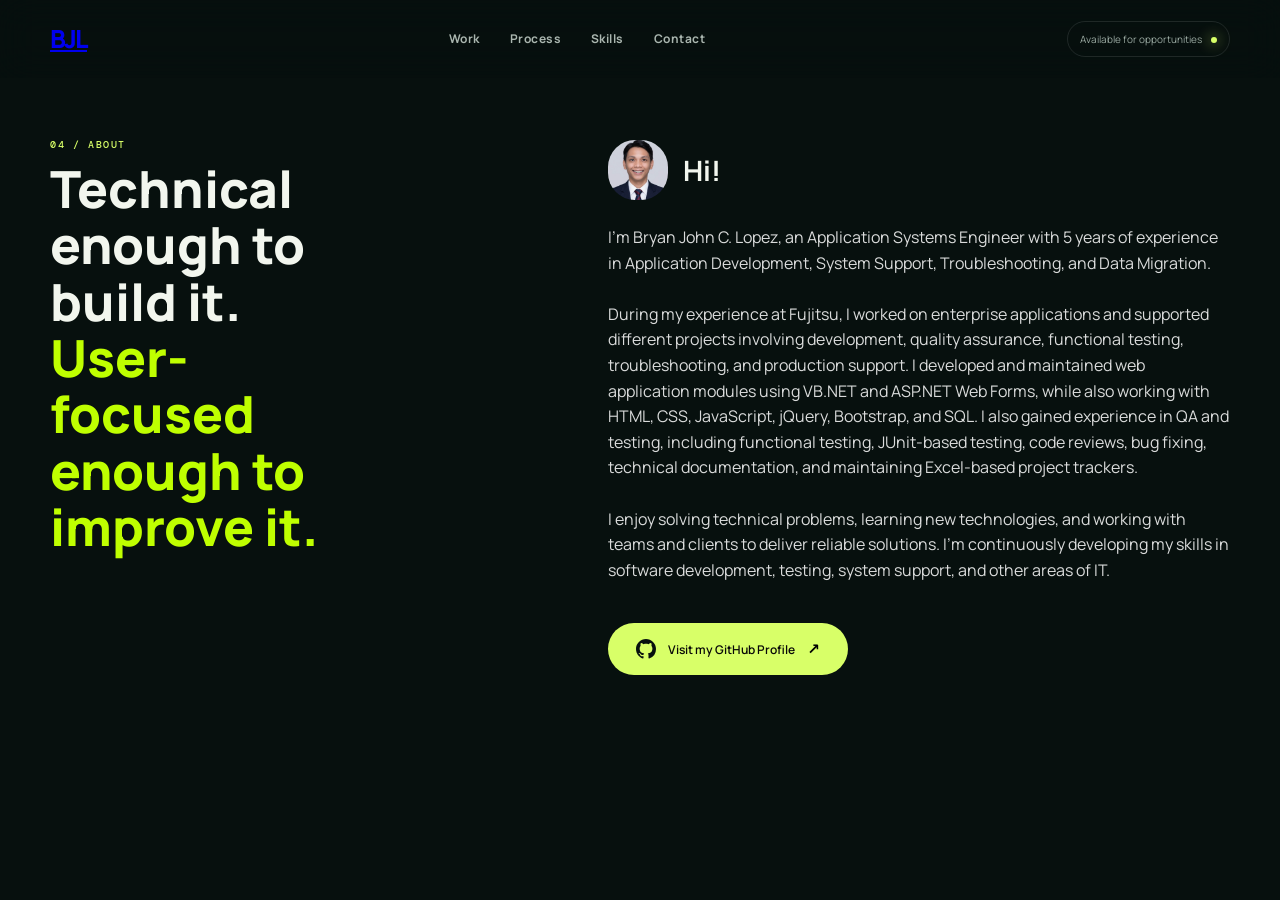
==== about.html @ e5b0832d "first commit" ====
<!DOCTYPE html>
<html lang="en">
  <head>
    <meta charset="UTF-8" />
    <meta name="viewport" content="width=device-width, initial-scale=1.0" />
    <title>About — Bryan John Lopez</title>
    <link rel="preconnect" href="https://fonts.googleapis.com" />
    <link rel="preconnect" href="https://fonts.gstatic.com" crossorigin {1.4.1} />
    <link
      href="https://fonts.googleapis.com/css2?family=DM+Mono:wght@400;500&family=Manrope:wght@400;500;600;700;800&display=swap"
      rel="stylesheet"
    />
    <link rel="stylesheet" href="style.css" />
  </head>
  <body>
    <!-- FIXED HEADER WITH CORRECT ROUTING LINKS -->
    <header class="header">
      <a class="logo magnetic" href="index.html">BJL</a>
      <nav class="nav" id="nav">
        <a href="work.html">Work</a>
        <a href="process.html">Process</a>
        <a href="skills.html" class="text-link">Skills</a>
        <a href="index.html#contact">Contact</a>
      </nav>
      <a class="header-cta" href="index.html#contact">Available for opportunities <i></i></a>
      <button class="menu" aria-label="Toggle menu">
        <span></span><span></span>
      </button>
    </header>
    
    <!-- SYSTEM FIX: OVERRIDING RESTRICTIVE CSS RULES TO ALLOW SCROLLING -->
    <main style="min-height: 100vh !important; height: auto !important; overflow-y: auto !important; padding-top: 140px; padding-bottom: 80px; display: block; position: relative;">
      <section class="container" style="height: auto !important; overflow: visible !important;">
        
        <!-- Standard Row Flexible Layout Grid -->
        <div style="display: flex; flex-direction: row; flex-wrap: wrap; gap: 40px; align-items: flex-start; justify-content: space-between; height: auto !important; overflow: visible !important;">
          
          <!-- LEFT HEADLINE COLUMN -->
          <div style="flex: 1; min-width: 300px; height: auto !important;">
            <span class="eyebrow" style="display: block; margin-bottom: 10px;">04 / ABOUT</span>
            <h2 style="font-size: clamp(2rem, 4vw, 3.5rem); line-height: 1.1; font-weight: 800; font-family: 'Manrope', sans-serif;">
              Technical <br>enough to <br>build it.<br />
              <em style="font-style: normal; color: #bfff00;">User-<br>focused <br>enough to <br>improve it.</em>
            </h2>
          </div>

          <!-- RIGHT DESCRIPTION AND GITHUB MODULE COLUMN -->
          <div style="flex: 1.2; min-width: 320px; height: auto !important; overflow: visible !important;">
            
            <!-- Profile Greeting Header Row -->
            <p style="display: flex; align-items: center; gap: 15px; margin-bottom: 25px;">
              <img
                src="ProperPic.jpeg"
                alt="Bryan"
                style="
                  width: 60px !important;
                  height: 60px !important;
                  border-radius: 45% !important;
                  object-fit: cover !important;
                  flex-shrink: 0 !important;
                  display: block !important;
                  min-width: 60px !important;
                  min-height: 60px !important;
                  max-width: none !important;
                  max-height: none !important;
                "
              />
              <strong style="font-size: 28px; font-family: 'Manrope', sans-serif;">Hi!</strong>
            </p>

            <!-- Standard Main Context Description Paragraphs -->
            <div style="font-size: 16px; line-height: 1.6; color: rgba(255, 255, 255, 0.85); font-family: 'Manrope', sans-serif;">
              <p>
                I’m Bryan John C. Lopez, an Application Systems Engineer with 5
                years of experience in Application Development, System Support,
                Troubleshooting, and Data Migration.
              </p>
              <br />
              <p>
                During my experience at Fujitsu, I worked on enterprise applications
                and supported different projects involving development, quality
                assurance, functional testing, troubleshooting, and production
                support. I developed and maintained web application modules using
                VB.NET and ASP.NET Web Forms, while also working with HTML, CSS,
                JavaScript, jQuery, Bootstrap, and SQL. I also gained experience in
                QA and testing, including functional testing, JUnit-based testing,
                code reviews, bug fixing, technical documentation, and maintaining
                Excel-based project trackers.
              </p>
              <br />
              <p>
                I enjoy solving technical problems, learning new technologies, and
                working with teams and clients to deliver reliable solutions. I’m
                continuously developing my skills in software development, testing,
                system support, and other areas of IT.
              </p>
            </div>

            <!-- THE RE-ROUTE TO GITHUB BUTTON-->
            <div style="margin-top: 40px; display: block; position: relative; z-index: 999; overflow: visible !important;">
              <a href="https://github.com/Bryan133123/ciiccb82026_lopez" target="_blank" rel="noopener noreferrer" class="btn primary magnetic" style="display: inline-flex; align-items: center; gap: 12px; text-decoration: none; padding: 14px 28px;">
                <!-- GitHub Icon -->
                <svg height="20" width="20" viewBox="0 0 16 16" fill="currentColor" style="display: inline-block; vertical-align: middle;">
                  <path d="M8 0C3.58 0 0 3.58 0 8c0 3.54 2.29 6.53 5.47 7.59.4.07.55-.17.55-.38 0-.19-.01-.82-.01-1.49-2.01.37-2.53-.49-2.69-.94-.09-.23-.48-.94-.82-1.13-.28-.15-.68-.52-.01-.53.63-.01 1.08.58 1.23.82.72 1.21 1.87.87 2.33.66.07-.52.28-.87.51-1.07-1.78-.2-3.64-.89-3.64-3.95 0-.87.31-1.59.82-2.15-.08-.2-.36-1.02.08-2.12 0 0 .67-.21 2.2.82.64-.18 1.32-.27 2-.27.68 0 1.36.09 2 .27 1.53-1.04 2.2-.82 2.2-.82.44 1.1.16 1.92.08 2.12.51.56.82 1.27.82 2.15 0 3.07-1.87 3.75-3.65 3.95.29.25.54.73.54 1.48 0 1.07-.01 1.93-.01 2.2 0 .21.15.46.55.38A8.013 8.013 0 0016 8c0-4.42-3.58-8-8-8z"></path>
                </svg>
                <span style="font-family: 'Manrope', sans-serif; font-weight: 600; color: #080808;">Visit my GitHub Profile</span> <b style="color: #000000;">↗</b>
              </a>
            </div>

          </div>

        </div>
      </section>
    </main>

    <!-- AUTOMATIC PIPELINE TO LOAD MOUSE CURSORS AND INTERACTIVE GLOWS -->
    <script src="script.js"></script>
  </body>
</html>
---- style.css ----
:root {
    --bg: #07100e;
    --surface: #0d1815;
    --surface2: #12201c;
    --line: rgba(238, 247, 239, .11);
    --text: #f2f6ee;
    --muted: #9aa9a1;
    --green: #d8ff68;
    --green2: #8ce3c8;
    --max: 1180px
}

* {
    box-sizing: border-box;
    margin: 0;
    padding: 0
}

html {
    scroll-behavior: smooth
}

body {
    background: var(--bg);
    color: var(--text);
    font-family: Manrope, system-ui, sans-serif;
    overflow-x: hidden;
    line-height: 1.6
}

.noise {
    position: fixed;
    inset: 0;
    pointer-events: none;
    opacity: .035;
    z-index: 99;
    background-image: url("data:image/svg+xml,%3Csvg viewBox='0 0 180 180' xmlns='http://www.w3.org/2000/svg'%3E%3Cfilter id='n'%3E%3CfeTurbulence type='fractalNoise' baseFrequency='.9' numOctaves='3' stitchTiles='stitch'/%3E%3C/filter%3E%3Crect width='100%25' height='100%25' filter='url(%23n)' opacity='.55'/%3E%3C/svg%3E")
}

.container {
    width: min(var(--max), calc(100% - 48px));
    margin: auto
}

.header {
    position: fixed;
    z-index: 50;
    top: 0;
    left: 0;
    right: 0;
    height: 78px;
    display: flex;
    align-items: center;
    justify-content: space-between;
    padding: 0 max(24px, calc((100vw - var(--max))/2));
    background: rgba(7, 16, 14, .68);
    border-bottom: 1px solid transparent;
    backdrop-filter: blur(18px);
    transition: .3s
}

.header.scrolled {
    border-color: var(--line);
    height: 68px
}

.logo {
    font-size: 25px;
    font-weight: 800;
    letter-spacing: -2px
}

.logo span,
.section-title em,
.process h2 em,
.skills h2 em,
.about h2 em,
.contact h2 em {
    color: var(--green);
    font-style: normal
}

.nav {
    display: flex;
    gap: 30px
}

.nav a {
    color: #aab6af;
    text-decoration: none;
    font-size: 12px;
    font-weight: 700;
    letter-spacing: .04em;
    transition: .25s
}

.nav a:hover {
    color: var(--green)
}

.header-cta {
    font-size: 10px;
    color: var(--muted);
    text-decoration: none;
    border: 1px solid var(--line);
    padding: 9px 12px;
    border-radius: 100px
}

.header-cta i,
.pulse {
    display: inline-block;
    width: 6px;
    height: 6px;
    background: var(--green);
    border-radius: 50%;
    margin-left: 7px;
    box-shadow: 0 0 14px var(--green);
    animation: blink 1.8s infinite
}

.menu {
    display: none;
    background: none;
    border: 0;
    width: 38px
}

.menu span {
    display: block;
    height: 1px;
    background: #fff;
    margin: 6px
}

.hero {
    min-height: 100vh;
    position: relative;
    display: flex;
    align-items: center;
    padding: 150px 0 90px;
    overflow: hidden
}

.hero-grid-bg {
    position: absolute;
    inset: 0;
    background-image: linear-gradient(rgba(255, 255, 255, .035) 1px, transparent 1px), linear-gradient(90deg, rgba(255, 255, 255, .035) 1px, transparent 1px);
    background-size: 70px 70px;
    mask-image: linear-gradient(to bottom, #000, transparent 88%)
}

.orb {
    position: absolute;
    border-radius: 50%;
    filter: blur(1px);
    pointer-events: none
}

.orb-a {
    width: 560px;
    height: 560px;
    right: -180px;
    top: 60px;
    background: radial-gradient(circle, rgba(216, 255, 104, .12), transparent 67%);
    animation: float 9s ease-in-out infinite
}

.orb-b {
    width: 420px;
    height: 420px;
    left: -220px;
    bottom: -180px;
    background: radial-gradient(circle, rgba(140, 227, 200, .08), transparent 65%)
}

.hero-layout {
    display: grid;
    grid-template-columns: 1.05fr .95fr;
    gap: 80px;
    align-items: center;
    position: relative
}

.eyebrow {
    font: 500 10px/1 "DM Mono", monospace;
    letter-spacing: .16em;
    color: var(--green);
    margin-bottom: 22px
}

.hero h1 {
    font-size: clamp(48px, 7vw, 92px);
    line-height: .93;
    letter-spacing: -.075em;
    max-width: 760px
}

.hero h1 span {
    color: var(--green);
    position: relative
}

.hero h1 span:after {
    content: "";
    position: absolute;
    left: 0;
    right: 0;
    bottom: -7px;
    height: 2px;
    background: var(--green);
    transform: scaleX(0);
    transform-origin: left;
    animation: lineIn 1.2s .8s forwards
}

.hero-lead {
    color: var(--muted);
    max-width: 650px;
    font-size: 15px;
    margin: 28px 0
}

.hero-buttons {
    display: flex;
    align-items: center;
    gap: 25px
}

.btn {
    display: inline-flex;
    align-items: center;
    justify-content: center;
    gap: 12px;
    text-decoration: none;
    border-radius: 100px;
    min-height: 48px;
    padding: 0 19px;
    font-size: 12px;
    font-weight: 800;
    transition: .25s
}

.btn.primary {
    background: var(--green);
    color: #07100e
}

.btn.primary:hover {
    transform: translateY(-3px);
    box-shadow: 0 15px 35px rgba(216, 255, 104, .16)
}

.btn b {
    font-size: 15px
}

.text-link {
    color: #dbe4dd;
    text-decoration: none;
    font-size: 12px
}

.text-link span {
    color: var(--green);
    margin-left: 8px
}

.hero-stats {
    display: flex;
    gap: 42px;
    margin-top: 58px
}

.hero-stats div {
    display: grid;
    gap: 1px
}

.hero-stats strong {
    font-size: 20px;
    letter-spacing: -.04em
}

.hero-stats span {
    font-size: 9px;
    color: var(--muted);
    font-family: "DM Mono";
    text-transform: uppercase
}

.hero-visual {
    position: relative;
    min-height: 540px;
    display: flex;
    align-items: center;
    justify-content: center
}

.device {
    width: min(100%, 510px);
    border: 1px solid rgba(255, 255, 255, .16);
    background: rgba(14, 28, 24, .84);
    border-radius: 22px;
    box-shadow: 0 40px 100px rgba(0, 0, 0, .38);
    transform: rotate(2deg);
    transition: transform .5s
}

.device:hover {
    transform: rotate(0) translateY(-8px)
}

.device-top {
    height: 42px;
    border-bottom: 1px solid var(--line);
    display: flex;
    align-items: center;
    gap: 6px;
    padding: 0 16px
}

.device-top span {
    width: 7px;
    height: 7px;
    border-radius: 50%;
    background: #51605a
}

.device-top em {
    margin-left: auto;
    color: #63736b;
    font: 9px "DM Mono";
    font-style: normal
}

.device-screen {
    padding: 19px
}

.screen-nav {
    height: 30px;
    display: flex;
    align-items: center;
    gap: 17px;
    font: 8px "DM Mono";
    color: #64736c
}

.screen-nav b {
    color: #eaf1ea;
    margin-right: auto;
    font: 800 12px Manrope
}

.screen-title {
    padding: 25px 0 18px
}

.screen-title small {
    font: 8px "DM Mono";
    color: var(--green)
}

.screen-title h3 {
    font-size: 24px;
    letter-spacing: -.06em
}

.screen-title i {
    display: block;
    width: 60px;
    height: 2px;
    background: var(--green);
    margin-top: 10px
}

.screen-metrics {
    display: grid;
    grid-template-columns: repeat(3, 1fr);
    gap: 8px
}

.screen-metrics div {
    border: 1px solid var(--line);
    padding: 13px;
    border-radius: 9px
}

.screen-metrics small {
    display: block;
    color: #7f8d86;
    font: 8px "DM Mono"
}

.screen-metrics b {
    display: block;
    font-size: 18px;
    margin: 4px 0
}

.screen-metrics span {
    font-size: 7px;
    color: var(--green2)
}

.screen-chart {
    margin-top: 10px;
    border: 1px solid var(--line);
    border-radius: 9px;
    padding: 14px;
    height: 155px
}

.chart-head {
    display: flex;
    justify-content: space-between;
    font-size: 9px
}

.chart-head small {
    color: #65746d
}

.bars {
    height: 100px;
    display: flex;
    align-items: end;
    gap: 10px;
    padding: 12px 4px 0
}

.bars i {
    flex: 1;
    background: linear-gradient(to top, var(--green), #91b858);
    border-radius: 3px 3px 0 0;
    animation: bars 1.4s ease both
}

.bars i:nth-child(1) {
    height: 40%;
    animation-delay: .1s
}

.bars i:nth-child(2) {
    height: 62%;
    animation-delay: .2s
}

.bars i:nth-child(3) {
    height: 48%;
    animation-delay: .3s
}

.bars i:nth-child(4) {
    height: 78%;
    animation-delay: .4s
}

.bars i:nth-child(5) {
    height: 58%;
    animation-delay: .5s
}

.bars i:nth-child(6) {
    height: 88%;
    animation-delay: .6s
}

.bars i:nth-child(7) {
    height: 72%;
    animation-delay: .7s
}

.screen-row {
    display: flex;
    gap: 8px;
    margin-top: 10px
}

.screen-row span {
    height: 7px;
    background: #26372f;
    border-radius: 5px
}

.screen-row span:first-child {
    width: 70%
}

.screen-row span:last-child {
    width: 30%
}

.floating-label {
    position: absolute;
    font: 8px "DM Mono";
    letter-spacing: .1em;
    border: 1px solid var(--line);
    padding: 9px 11px;
    background: rgba(9, 18, 15, .8);
    backdrop-filter: blur(10px);
    color: #a8b6ae;
    border-radius: 100px;
    z-index: 2
}

.label-one {
    top: 55px;
    left: 2px;
    animation: float 5s ease-in-out infinite
}

.label-two {
    right: -5px;
    bottom: 105px;
    color: var(--green)
}

.scroll-cue {
    position: absolute;
    bottom: 5px;
    left: 50%;
    transform: translateX(-50%);
    font: 8px "DM Mono";
    color: #65746d;
    white-space: nowrap
}

.scroll-cue span {
    color: var(--green);
    margin-left: 7px
}

.marquee {
    overflow: hidden;
    border-block: 1px solid var(--line);
    background: #0a1512;
    padding: 18px 0
}

.marquee-track {
    display: flex;
    gap: 35px;
    width: max-content;
    animation: marquee 24s linear infinite;
    align-items: center
}

.marquee span {
    font: 700 12px "DM Mono";
    color: #a3b0aa;
    letter-spacing: .13em
}

.marquee i {
    color: var(--green);
    font-style: normal
}

.section {
    padding: 135px 0
}

.section-top {
    display: flex;
    justify-content: space-between;
    align-items: center;
    border-top: 1px solid var(--line);
    padding-top: 15px;
    margin-bottom: 58px
}

.section-no {
    font: 500 10px "DM Mono";
    color: var(--green)
}

.section-top p {
    font-size: 11px;
    color: var(--muted);
    max-width: 360px
}

.section-title h2 {
    font-size: clamp(43px, 6vw, 76px);
    line-height: .95;
    letter-spacing: -.07em;
    margin-bottom: 65px
}

.case {
    border: 1px solid var(--line);
    background: linear-gradient(145deg, #0d1916, #09110f);
    border-radius: 25px;
    overflow: hidden
}

.featured {
    display: grid;
    grid-template-columns: 1.2fr .8fr;
    margin-bottom: 20px
}

.case-visual {
    min-height: 470px;
    position: relative;
    overflow: hidden;
    background: #0a1512;
    display: flex;
    align-items: center;
    justify-content: center;
    padding: 38px
}

.visual-glow {
    position: absolute;
    width: 500px;
    height: 500px;
    background: radial-gradient(circle, rgba(216, 255, 104, .12), transparent 65%);
    animation: float 8s ease-in-out infinite
}

.erp-window {
    width: 100%;
    max-width: 610px;
    position: relative;
    border: 1px solid rgba(255, 255, 255, .14);
    border-radius: 15px;
    background: #101e19;
    box-shadow: 0 35px 70px #0008;
    overflow: hidden;
    transform: rotate(-2deg);
    transition: .5s
}

.case:hover .erp-window {
    transform: rotate(0) scale(1.015)
}

.erp-header {
    height: 44px;
    border-bottom: 1px solid var(--line);
    display: flex;
    align-items: center;
    padding: 0 14px;
    font-size: 9px
}

.erp-header b {
    font-size: 11px
}

.erp-header b small {
    color: var(--green);
    font-size: 7px
}

.erp-header span {
    margin-left: auto;
    color: #77857e;
    font: 8px "DM Mono"
}

.erp-header i {
    margin-left: 12px;
    color: #75827b
}

.erp-main {
    display: grid;
    grid-template-columns: 45px 1fr
}

.erp-main aside {
    border-right: 1px solid var(--line);
    padding: 14px 12px
}

.erp-main aside b {
    display: grid;
    place-items: center;
    width: 22px;
    height: 22px;
    border-radius: 6px;
    background: var(--green);
    color: #0a130f;
    font-size: 8px;
    margin-bottom: 25px
}

.erp-main aside span {
    display: block;
    width: 18px;
    height: 5px;
    background: #26362f;
    border-radius: 4px;
    margin: 17px 0
}

.erp-main aside .active {
    background: var(--green)
}

.erp-content {
    padding: 22px
}

.tiny-label {
    font: 7px "DM Mono";
    color: var(--green)
}

.erp-content h4 {
    font-size: 22px;
    letter-spacing: -.06em;
    margin: 4px 0 18px
}

.erp-cards {
    display: grid;
    grid-template-columns: repeat(3, 1fr);
    gap: 7px
}

.erp-cards div {
    padding: 10px;
    border: 1px solid var(--line);
    border-radius: 7px
}

.erp-cards small {
    display: block;
    font: 7px "DM Mono";
    color: #718079
}

.erp-cards b {
    display: block;
    font-size: 16px
}

.erp-cards i {
    font: 7px "DM Mono";
    color: var(--green2);
    font-style: normal
}

.erp-bottom {
    display: grid;
    grid-template-columns: 1.3fr .7fr;
    gap: 8px;
    margin-top: 8px
}

.line-chart,
.task-list {
    border: 1px solid var(--line);
    border-radius: 7px;
    padding: 10px
}

.line-chart small,
.task-list small {
    font: 7px "DM Mono";
    color: #718079
}

.fake-lines {
    height: 105px;
    display: flex;
    align-items: end;
    gap: 8px
}

.fake-lines i {
    flex: 1;
    background: linear-gradient(to top, rgba(216, 255, 104, .75), rgba(216, 255, 104, .1));
    border-radius: 3px 3px 0 0
}

.fake-lines i:nth-child(1) {
    height: 35%
}

.fake-lines i:nth-child(2) {
    height: 55%
}

.fake-lines i:nth-child(3) {
    height: 48%
}

.fake-lines i:nth-child(4) {
    height: 70%
}

.fake-lines i:nth-child(5) {
    height: 58%
}

.fake-lines i:nth-child(6) {
    height: 82%
}

.task-list span {
    display: flex;
    justify-content: space-between;
    font-size: 7px;
    color: #8d9a94;
    margin-top: 12px
}

.task-list span i {
    width: 5px;
    height: 5px;
    background: var(--green);
    border-radius: 50%;
    margin: 4px 6px 0 0
}

.task-list span b {
    color: #dce5df;
    margin-left: auto
}

.visual-note {
    position: absolute;
    bottom: 19px;
    left: 22px;
    font: 8px "DM Mono";
    color: #586860
}

.case-info {
    padding: 42px 40px
}

.tags {
    display: flex;
    gap: 7px;
    flex-wrap: wrap;
    margin-bottom: 18px
}

.tags span {
    font: 8px "DM Mono";
    color: #8d9b94;
    border: 1px solid var(--line);
    padding: 6px 8px;
    border-radius: 100px
}

.case-info h3 {
    font-size: 32px;
    letter-spacing: -.06em
}

.case-info>p {
    font-size: 13px;
    color: var(--muted);
    margin: 14px 0 25px
}

.case-points {
    display: grid;
    gap: 14px
}

.case-points div {
    display: grid;
    grid-template-columns: 27px 1fr;
    gap: 7px;
    border-top: 1px solid var(--line);
    padding-top: 12px
}

.case-points b {
    font: 9px "DM Mono";
    color: var(--green)
}

.case-points span {
    font-size: 10px;
    color: #c2cec7
}

.stack {
    border-top: 1px solid var(--line);
    margin-top: 26px;
    padding-top: 15px;
    font: 8px/1.7 "DM Mono";
    color: var(--green2)
}

.two-cases {
    display: grid;
    grid-template-columns: 1fr 1fr;
    gap: 20px
}

.compact .case-visual {
    min-height: 310px
}

.strix-visual {
    display: grid;
    align-content: center;
    gap: 9px
}

.profile-card,
.check {
    width: 100%;
    max-width: 390px;
    border: 1px solid var(--line);
    background: #101e19;
    border-radius: 10px;
    padding: 14px;
    display: flex;
    align-items: center
}

.profile-card .avatar {
    width: 40px;
    height: 40px;
    border-radius: 10px;
    display: grid;
    place-items: center;
    background: var(--green);
    color: #0a110e;
    font-weight: 900;
    margin-right: 10px
}

.profile-card b {
    display: block;
    font-size: 12px
}

.profile-card small {
    display: block;
    font-size: 7px;
    color: #75837c
}

.profile-card>span {
    margin-left: auto;
    color: var(--green);
    border: 1px solid var(--line);
    border-radius: 50%;
    width: 20px;
    height: 20px;
    text-align: center
}

.check {
    justify-content: space-between;
    font-size: 8px;
    color: #819089
}

.check b {
    font: 8px "DM Mono";
    color: var(--green)
}

.jka-visual {
    display: grid;
    place-items: center
}

.terminal {
    width: 100%;
    max-width: 430px;
    border: 1px solid var(--line);
    border-radius: 11px;
    background: #07100e;
    box-shadow: 0 30px 60px #0007;
    overflow: hidden;
    position: relative;
    z-index: 1
}

.term-head {
    height: 36px;
    padding: 0 12px;
    display: flex;
    align-items: center;
    justify-content: space-between;
    border-bottom: 1px solid var(--line);
    font: 8px "DM Mono";
    color: #73817a
}

.term-head b {
    color: var(--green)
}

.terminal p {
    font: 10px "DM Mono";
    padding: 9px 13px;
    color: #a9b5ae
}

.terminal p i {
    color: #4f6158;
    font-style: normal;
    margin-right: 12px
}

.terminal .success {
    color: var(--green)
}

.code-orbit {
    position: absolute;
    width: 210px;
    height: 210px;
    border: 1px solid rgba(216, 255, 104, .16);
    border-radius: 50%;
    animation: spin 14s linear infinite
}

.process {
    background: #0a1512;
    border-block: 1px solid var(--line)
}

.process-grid {
    display: grid;
    grid-template-columns: .8fr 1.2fr;
    gap: 100px
}

.process-intro h2 {
    font-size: clamp(45px, 6vw, 76px);
    line-height: .9;
    letter-spacing: -.07em
}

.process-intro p {
    max-width: 430px;
    color: var(--muted);
    font-size: 13px;
    margin-top: 28px
}

.steps {
    border-top: 1px solid var(--line)
}

.step {
    display: grid;
    grid-template-columns: 50px 1fr;
    gap: 25px;
    padding: 27px 0;
    border-bottom: 1px solid var(--line);
    transition: .3s
}

.step>span {
    font: 9px "DM Mono";
    color: var(--green)
}

.step h3 {
    font-size: 18px;
    letter-spacing: -.03em
}

.step p {
    font-size: 11px;
    color: var(--muted);
    max-width: 500px;
    margin-top: 6px
}

.step:hover {
    padding-left: 12px
}

.skills-layout {
    display: grid;
    grid-template-columns: .8fr 1.2fr;
    gap: 80px
}

.skills h2 {
    font-size: clamp(45px, 6vw, 75px);
    line-height: .9;
    letter-spacing: -.07em
}

.skill-cloud {
    display: flex;
    flex-wrap: wrap;
    gap: 9px;
    align-content: start
}

.skill-cloud span {
    border: 1px solid var(--line);
    padding: 10px 13px;
    border-radius: 100px;
    font-size: 10px;
    color: #aab6af;
    background: rgba(255, 255, 255, .02);
    transition: .25s
}

.skill-cloud span:hover {
    border-color: var(--green);
    color: var(--green);
    transform: translateY(-3px)
}

.skill-cloud .big {
    font-size: 14px;
    color: #e4ebe5
}

.skill-cloud .accent {
    color: var(--green);
    border-color: rgba(216, 255, 104, .25)
}

.about {
    background: #0a1512;
    border-block: 1px solid var(--line)
}

.about-layout {
    display: grid;
    grid-template-columns: 1fr 1fr;
    gap: 100px
}

.about h2 {
    font-size: clamp(44px, 5vw, 66px);
    line-height: .93;
    letter-spacing: -.07em
}

.about-copy>p {
    font-size: 14px;
    color: var(--muted);
    margin-bottom: 18px
}

.education {
    margin-top: 35px;
    border-top: 1px solid var(--line)
}

.education div {
    padding: 15px 0;
    border-bottom: 1px solid var(--line);
    display: grid;
    gap: 2px
}

.education small {
    font: 8px "DM Mono";
    color: var(--green)
}

.education b {
    font-size: 12px
}

.education span {
    font-size: 9px;
    color: #77857e
}

.contact {
    position: relative;
    overflow: hidden;
    padding: 125px 0
}

.contact:before {
    content: "";
    position: absolute;
    width: 650px;
    height: 650px;
    border-radius: 50%;
    left: 50%;
    top: 20%;
    transform: translate(-50%, -50%);
    background: radial-gradient(circle, rgba(216, 255, 104, .12), transparent 68%)
}

.contact-inner {
    position: relative;
    display: grid;
    grid-template-columns: 1fr .7fr;
    gap: 80px;
    align-items: end
}

.contact h2 {
    font-size: clamp(55px, 8vw, 100px);
    line-height: .87;
    letter-spacing: -.08em
}

.contact-inner>div:last-child p {
    color: var(--muted);
    font-size: 13px;
    margin-bottom: 25px;
    max-width: 370px
}

.contact-inner .btn {
    font-size: 10px
}

.contact-inner .btn.primary {
    word-break: break-all
}

footer {
    border-top: 1px solid var(--line);
    padding: 24px 0;
    color: #66736d;
    font: 8px "DM Mono"
}

footer .container {
    display: flex;
    justify-content: space-between
}

.reveal {
    opacity: 0;
    transform: translateY(35px);
    transition: opacity .8s ease, transform .8s cubic-bezier(.2, .7, .2, 1)
}

.reveal.show {
    opacity: 1;
    transform: none
}

.delay-1 {
    transition-delay: .12s
}

.delay-2 {
    transition-delay: .22s
}

@keyframes blink {

    0%,
    100% {
        opacity: 1
    }

    50% {
        opacity: .3
    }
}

@keyframes float {

    0%,
    100% {
        transform: translateY(0)
    }

    50% {
        transform: translateY(-13px)
    }
}

@keyframes lineIn {
    to {
        transform: scaleX(1)
    }
}

@keyframes bars {
    from {
        height: 0 !important
    }
}

@keyframes marquee {
    to {
        transform: translateX(-50%)
    }
}

@keyframes spin {
    to {
        transform: rotate(360deg)
    }
}

@media(max-width:950px) {

    .hero-layout,
    .process-grid,
    .skills-layout,
    .about-layout,
    .featured {
        grid-template-columns: 1fr
    }

    .hero-layout {
        gap: 40px
    }

    .hero-visual {
        min-height: 480px
    }

    .process-grid,
    .skills-layout,
    .about-layout {
        gap: 50px
    }

    .two-cases {
        grid-template-columns: 1fr
    }

    .contact-inner {
        grid-template-columns: 1fr
    }

    .header-cta {
        display: none
    }

    .nav {
        gap: 18px
    }

    .featured .case-visual {
        min-height: 420px
    }
}

@media(max-width:680px) {
    .container {
        width: min(var(--max), calc(100% - 28px))
    }

    .header {
        height: 64px;
        padding: 0 14px
    }

    .nav {
        display: none;
        position: absolute;
        top: 64px;
        left: 0;
        right: 0;
        padding: 18px 20px;
        background: rgba(7, 16, 14, .98);
        border-bottom: 1px solid var(--line);
        flex-direction: column
    }

    .nav.open {
        display: flex
    }

    .menu {
        display: block
    }

    .hero {
        padding-top: 120px
    }

    .hero h1 {
        font-size: clamp(45px, 14vw, 68px)
    }

    .hero-stats {
        gap: 20px;
        flex-wrap: wrap
    }

    .hero-visual {
        min-height: 400px
    }

    .device {
        transform: none
    }

    .floating-label {
        display: none
    }

    .screen-nav span {
        display: none
    }

    .section {
        padding: 90px 0
    }

    .section-top {
        display: block
    }

    .section-top p {
        margin-top: 13px
    }

    .section-title h2 {
        font-size: 45px
    }

    .case-info {
        padding: 28px 22px
    }

    .case-visual {
        padding: 20px
    }

    .erp-content {
        padding: 14px
    }

    .erp-cards {
        grid-template-columns: 1fr
    }

    .erp-bottom {
        grid-template-columns: 1fr
    }

    .line-chart {
        display: none
    }

    .compact .case-visual {
        min-height: 290px
    }

    .process-intro h2,
    .skills h2,
    .about h2 {
        font-size: 50px
    }

    .contact {
        padding: 90px 0
    }

    .contact h2 {
        font-size: 62px
    }

    footer .container {
        display: block
    }

    footer span {
        display: block;
        margin: 5px 0
    }
}
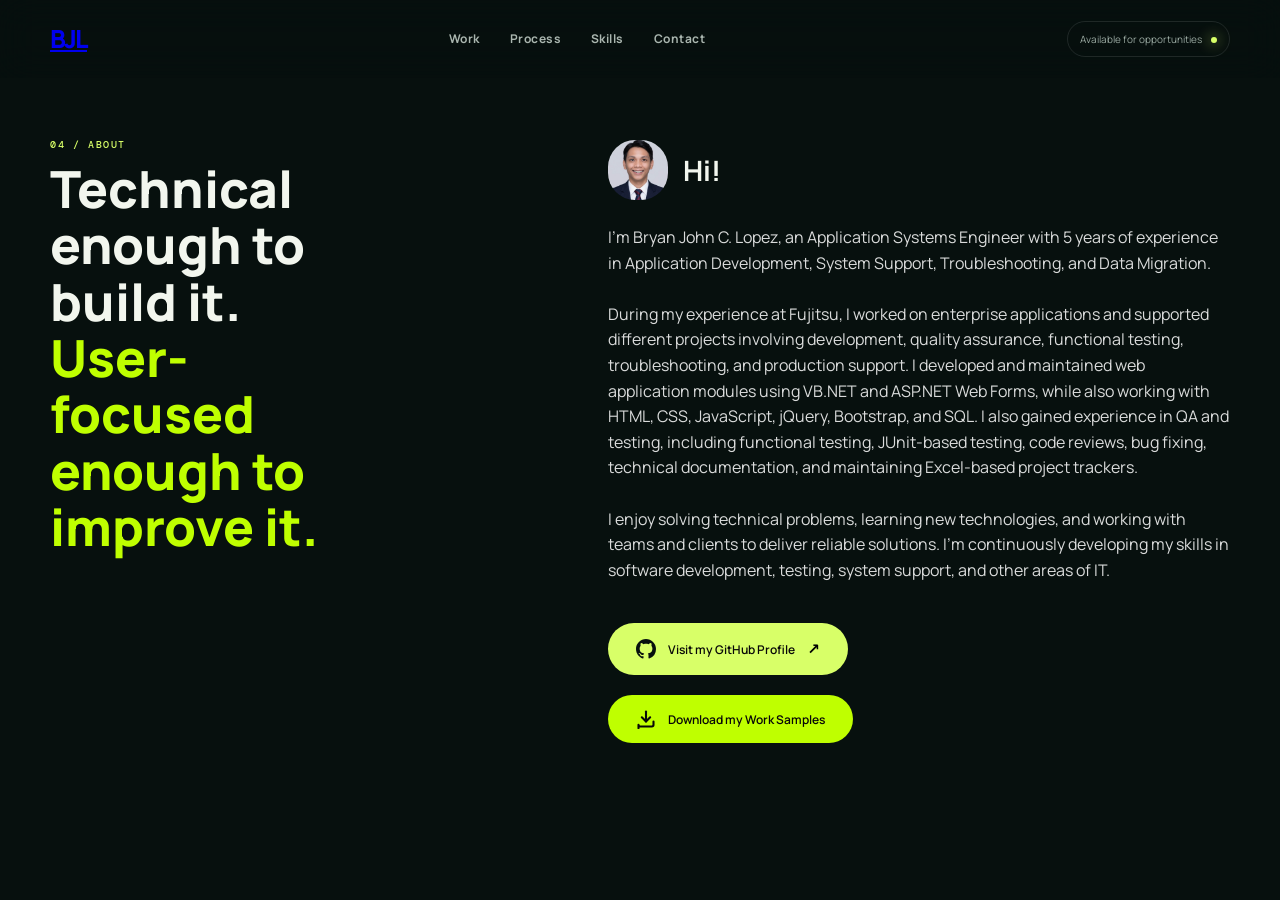
==== commit e38b33ef: "pdf file added-work samples" ====
--- a/about.html
+++ b/about.html
@@ -106,6 +106,19 @@
                 <span style="font-family: 'Manrope', sans-serif; font-weight: 600; color: #080808;">Visit my GitHub Profile</span> <b style="color: #000000;">↗</b>
               </a>
             </div>
+            
+            <!-- DOWNLOAD CV / RESUME BUTTON WITH NEW TAB/WINDOW -->
+            <div style="margin-top: 20px; display: block; position: relative; z-index: 999; overflow: visible !important;">
+              <a href="APPLICATION DEVELOPMENT WORK SAMPLES.pdf" target="_blank" download="APPLICATION DEVELOPMENT WORK SAMPLES.pdf" class="btn primary magnetic" style="display: inline-flex; align-items: center; gap: 12px; text-decoration: none; padding: 14px 28px; background-color: #bfff00;">
+                <!-- Document/Download Icon -->
+                <svg height="20" width="20" viewBox="0 0 24 24" fill="none" stroke="#080808" stroke-width="2.5" stroke-linecap="round" stroke-linejoin="round" style="display: inline-block; vertical-align: middle;">
+                  <path d="M21 15v4a2 2 0 0 1-2 2H5a2 2 0 0 1-2-2v4"></path>
+                  <polyline points="7 10 12 15 17 10"></polyline>
+                  <line x1="12" y1="15" x2="12" y2="3"></line>
+                </svg>
+                <span style="font-family: 'Manrope', sans-serif; font-weight: 600; color: #080808;">Download my Work Samples</span>
+              </a>
+            </div>
 
           </div>
 
--- a/style.css
+++ b/style.css
@@ -506,7 +506,7 @@
 }
 
 .label-one {
-    top: 55px;
+    top: 45px;
     left: 2px;
     animation: float 5s ease-in-out infinite
 }
